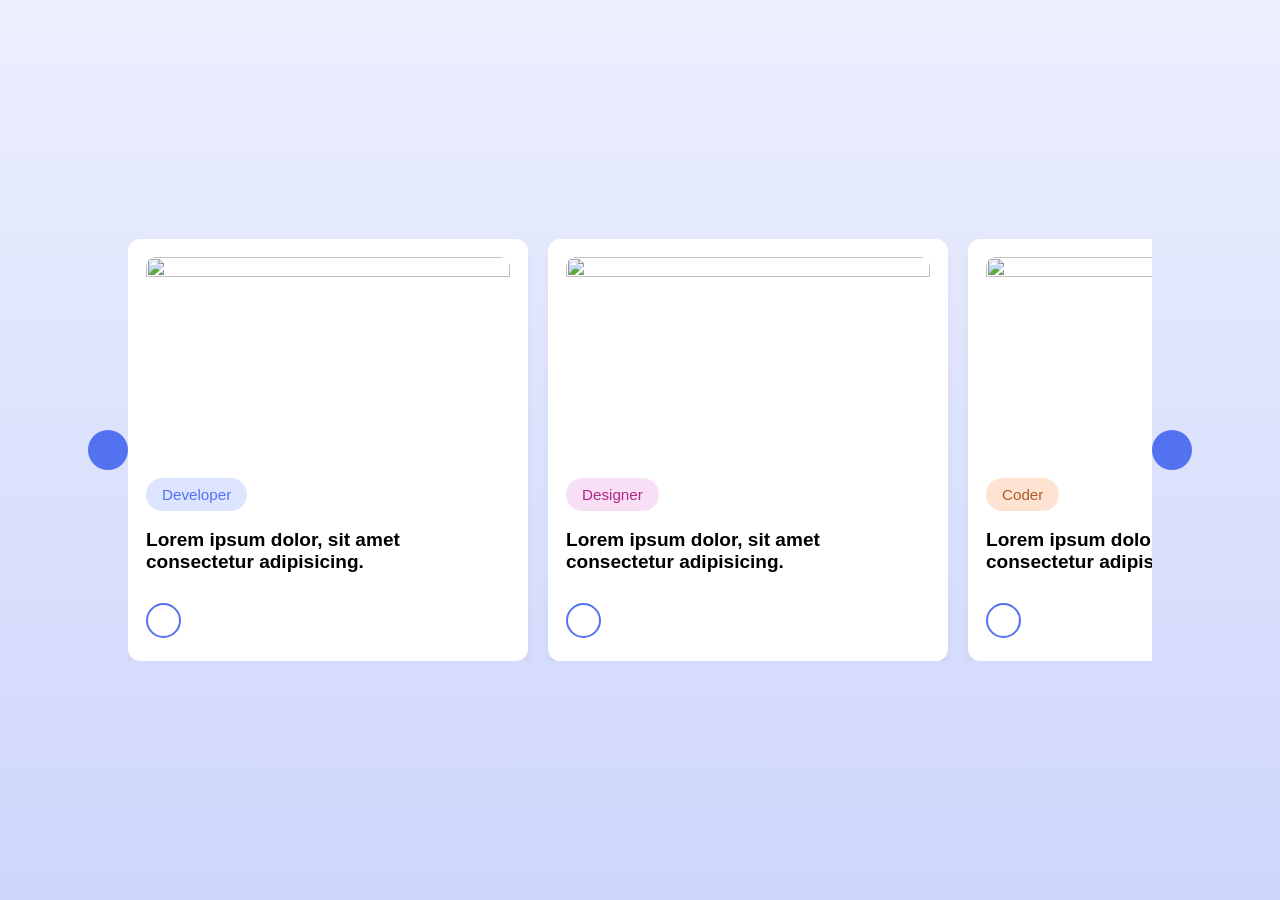
==== index.html @ ff7a57f2 "main" ====
<!DOCTYPE html>
<html lang="en">
  <head>
    <meta charset="UTF-8" />
    <meta name="viewport" content="width=device-width, initial-scale=1.0" />
    <link
      rel="stylesheet"
      href="https://cdnjs.cloudflare.com/ajax/libs/font-awesome/7.0.1/css/all.min.css"
      integrity="sha512-2SwdPD6INVrV/lHTZbO2nodKhrnDdJK9/kg2XD1r9uGqPo1cUbujc+IYdlYdEErWNu69gVcYgdxlmVmzTWnetw=="
      crossorigin="anonymous"
      referrerpolicy="no-referrer"
    />
    <title>Image Slider (Next/Prev)</title>
    <link rel="stylesheet" href="style.css" />
  </head>
  <body>
    <div class="container">
      <button id="prev" class="nav-btn">
        <i class="fa-solid fa-chevron-left"></i>
      </button>
      <div class="card-wrapper">
        <ul class="card-list">
          <li class="card-item">
            <a href="#" class="card-link">
              <img src="/rao-code.jpeg" alt="" class="card-image" />
              <p class="badge">Developer</p>
              <h2 class="card-title">
                Lorem ipsum dolor, sit amet consectetur adipisicing.
              </h2>
              <button class="card-button">
                <i class="fa-solid fa-arrow-right"></i>
              </button>
            </a>
          </li>
          <li class="card-item">
            <a href="#" class="card-link">
              <img src="/rao-code.jpeg" alt="" class="card-image" />
              <p class="badge designer">Designer</p>
              <h2 class="card-title">
                Lorem ipsum dolor, sit amet consectetur adipisicing.
              </h2>
              <button class="card-button">
                <i class="fa-solid fa-arrow-right"></i>
              </button>
            </a>
          </li>
          <li class="card-item">
            <a href="#" class="card-link">
              <img src="/rao-code.jpeg" alt="" class="card-image" />
              <p class="badge coder">Coder</p>
              <h2 class="card-title">
                Lorem ipsum dolor, sit amet consectetur adipisicing.
              </h2>
              <button class="card-button">
                <i class="fa-solid fa-arrow-right"></i>
              </button>
            </a>
          </li>
          <li class="card-item">
            <a href="#" class="card-link">
              <img src="/rao-code.jpeg" alt="" class="card-image" />
              <p class="badge viewer">Viewer</p>
              <h2 class="card-title">
                Lorem ipsum dolor, sit amet consectetur adipisicing.
              </h2>
              <button class="card-button">
                <i class="fa-solid fa-arrow-right"></i>
              </button>
            </a>
          </li>
          <li class="card-item">
            <a href="#" class="card-link">
              <img src="/rao-code.jpeg" alt="" class="card-image" />
              <p class="badge prodeucer">Prodeucer</p>
              <h2 class="card-title">
                Lorem ipsum dolor, sit amet consectetur adipisicing.
              </h2>
              <button class="card-button">
                <i class="fa-solid fa-arrow-right"></i>
              </button>
            </a>
          </li>
        </ul>
      </div>
      <button id="next" class="nav-btn">
        <i class="fa-solid fa-chevron-right"></i>
      </button>
    </div>
    <script src="script.js"></script>
  </body>
</html>
---- style.css ----
* {
  margin: 0;
  padding: 0;
  box-sizing: border-box;
  font-family: "Poppins", sans-serif;
}

body {
  min-height: 100vh;
  display: flex;
  align-items: center;
  justify-content: center;
  background: linear-gradient(#eceffe, #ced6fb);
}
.card-list .card-item {
  list-style: none;
}
.card-list .card-item .card-link {
  width: 400px;
  display: block;
  background: #fff;
  padding: 18px;

  border-radius: 12px;
  text-decoration: none;
  box-shadow: 0 10px 10px rgba(0, 0, 0, 0.05);
  transition: 0.2s ease;
}
.card-list .card-item .card-link:hover {
  border: 2px solid #5372f0;
}
.card-list .card-link .card-image {
  width: 100%;
  aspect-ratio: 16/9;
  object-fit: cover;
  border-radius: 10px;
}
.card-list .card-link .badge.designer {
  color: #b22485;
  background: #f7dff5;
}
.card-list .card-link .badge.coder {
  color: #b25a28;
  background: #ffe3d2;
}
.card-list .card-link .badge.viewer {
  color: #205c20;
  background: #d6f8d6;
}
.card-list .card-link .badge.prodeucer {
  color: #856404;
  background: #fff3cd;
}
.card-list .card-link .badge {
  color: #5372f0;
  background: #dde4ff;
  margin: 16px 0 18px;
  font-size: 0.95rem;
  font-weight: 500;
  width: fit-content;
  border-radius: 50px;
  padding: 8px 16px;
}
.card-list .card-link .card-title {
  color: #000;
  font-size: 1.19rem;
  font-weight: 600;
}

.card-list .card-link .card-button {
  height: 35px;
  width: 35px;
  border-radius: 50%;
  margin: 30px 0 5px;
  border: 2px solid #5372f0;
  background: none;
  cursor: pointer;
  transform: rotate(-45deg);
}
.card-list .card-link:hover .card-button {
  color: #fff;
  background: #5372f0;
}

.container {
  position: relative;
  width: 100%;
  max-width: 1550px;
  display: flex;
  align-items: center;
  justify-content: center;
}

.card-wrapper {
  overflow: hidden;
  width: 80%;
}

.card-list {
  display: flex;
  gap: 20px;
  transition: transform 0.3s ease-in-out;
}

.card-item {
  flex: 0 0 auto;
}

.nav-btn {
  background: #5372f0;
  color: #fff;
  border: none;
  width: 40px;
  height: 40px;
  border-radius: 50%;
  cursor: pointer;
  display: flex;
  align-items: center;
  justify-content: center;
}

.nav-btn:hover {
  background: #3451c9;
}
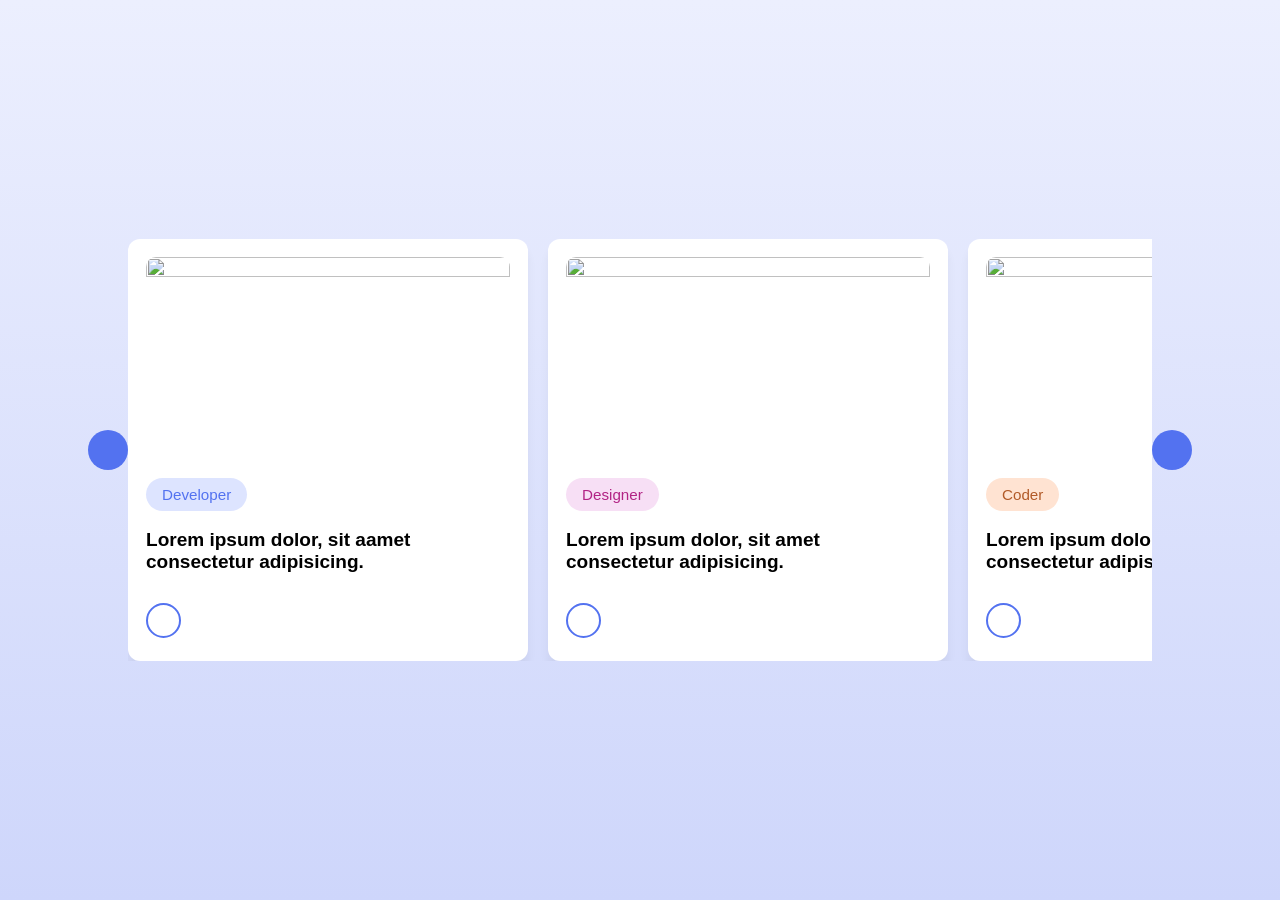
==== commit fcc99065: "main" ====
--- a/index.html
+++ b/index.html
@@ -18,14 +18,14 @@
       <button id="prev" class="nav-btn">
         <i class="fa-solid fa-chevron-left"></i>
       </button>
-      <div class="card-wrapper">
+      <div class="card-wrapper"> 
         <ul class="card-list">
           <li class="card-item">
             <a href="#" class="card-link">
-              <img src="/rao-code.jpeg" alt="" class="card-image" />
+              <img src="https://www.sciencebuddies.org/7zLYmn_ONTUkBcZrOUKRf7u7RMc=/640x480/-/https/careerdiscovery.sciencebuddies.org/cdn/Files/19713/5/web-developer-designer-main.jpg" alt="" class="card-image" />
               <p class="badge">Developer</p>
               <h2 class="card-title">
-                Lorem ipsum dolor, sit amet consectetur adipisicing.
+                Lorem ipsum dolor, sit aamet consectetur adipisicing.
               </h2>
               <button class="card-button">
                 <i class="fa-solid fa-arrow-right"></i>
@@ -34,7 +34,7 @@
           </li>
           <li class="card-item">
             <a href="#" class="card-link">
-              <img src="/rao-code.jpeg" alt="" class="card-image" />
+              <img src="https://www.onlinedegree.com/wp-content/uploads/2017/02/logo_designer.jpg" alt="" class="card-image" />
               <p class="badge designer">Designer</p>
               <h2 class="card-title">
                 Lorem ipsum dolor, sit amet consectetur adipisicing.
@@ -46,7 +46,7 @@
           </li>
           <li class="card-item">
             <a href="#" class="card-link">
-              <img src="/rao-code.jpeg" alt="" class="card-image" />
+              <img src="https://pg-p.ctme.caltech.edu/wp-content/uploads/sites/4/2023/03/full_stack_web_developer_salary-1.jpg" alt="" class="card-image" />
               <p class="badge coder">Coder</p>
               <h2 class="card-title">
                 Lorem ipsum dolor, sit amet consectetur adipisicing.
@@ -58,7 +58,7 @@
           </li>
           <li class="card-item">
             <a href="#" class="card-link">
-              <img src="/rao-code.jpeg" alt="" class="card-image" />
+              <img src="https://www.todayifoundout.com/wp-content/uploads/2014/11/crowd.jpg" alt="" class="card-image" />
               <p class="badge viewer">Viewer</p>
               <h2 class="card-title">
                 Lorem ipsum dolor, sit amet consectetur adipisicing.
@@ -70,7 +70,7 @@
           </li>
           <li class="card-item">
             <a href="#" class="card-link">
-              <img src="/rao-code.jpeg" alt="" class="card-image" />
+              <img src="https://bigcreative.education/wp-content/uploads/2023/06/theater-director-multicultural-actors-and-actress-2023-01-24-08-41-24-utc-1024x684.jpg" alt="" class="card-image" />
               <p class="badge prodeucer">Prodeucer</p>
               <h2 class="card-title">
                 Lorem ipsum dolor, sit amet consectetur adipisicing.
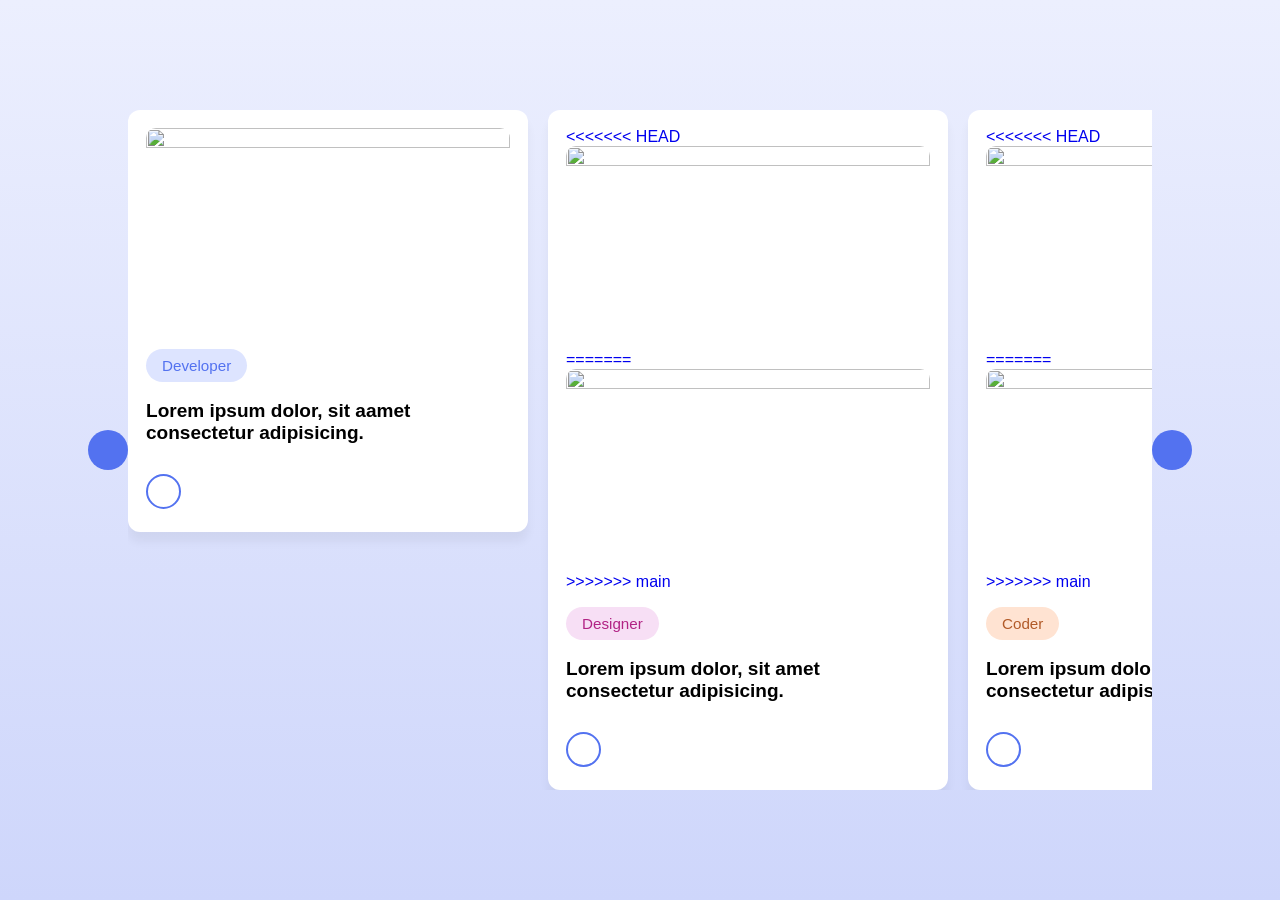
==== commit 1d14a8ec: "Merge branch 'main'" ====
--- a/index.html
+++ b/index.html
@@ -34,7 +34,11 @@
           </li>
           <li class="card-item">
             <a href="#" class="card-link">
+<<<<<<< HEAD
+              <img src="https://cdn.thewirecutter.com/wp-content/media/2024/11/cheapgaminglaptops-2048px-7981.jpg" alt="" class="card-image" />
+=======
               <img src="https://www.onlinedegree.com/wp-content/uploads/2017/02/logo_designer.jpg" alt="" class="card-image" />
+>>>>>>> main
               <p class="badge designer">Designer</p>
               <h2 class="card-title">
                 Lorem ipsum dolor, sit amet consectetur adipisicing.
@@ -46,7 +50,11 @@
           </li>
           <li class="card-item">
             <a href="#" class="card-link">
+<<<<<<< HEAD
+              <img src="https://cdn.thewirecutter.com/wp-content/media/2024/11/cheapgaminglaptops-2048px-7981.jpg" alt="" class="card-image" />
+=======
               <img src="https://pg-p.ctme.caltech.edu/wp-content/uploads/sites/4/2023/03/full_stack_web_developer_salary-1.jpg" alt="" class="card-image" />
+>>>>>>> main
               <p class="badge coder">Coder</p>
               <h2 class="card-title">
                 Lorem ipsum dolor, sit amet consectetur adipisicing.
@@ -58,7 +66,11 @@
           </li>
           <li class="card-item">
             <a href="#" class="card-link">
+<<<<<<< HEAD
+              <img src="https://cdn.thewirecutter.com/wp-content/media/2024/11/cheapgaminglaptops-2048px-7981.jpg" alt="" class="card-image" />
+=======
               <img src="https://www.todayifoundout.com/wp-content/uploads/2014/11/crowd.jpg" alt="" class="card-image" />
+>>>>>>> main
               <p class="badge viewer">Viewer</p>
               <h2 class="card-title">
                 Lorem ipsum dolor, sit amet consectetur adipisicing.
@@ -70,7 +82,11 @@
           </li>
           <li class="card-item">
             <a href="#" class="card-link">
+<<<<<<< HEAD
+              <img src="https://cdn.thewirecutter.com/wp-content/media/2024/11/cheapgaminglaptops-2048px-7981.jpg" alt="" class="card-image" />
+=======
               <img src="https://bigcreative.education/wp-content/uploads/2023/06/theater-director-multicultural-actors-and-actress-2023-01-24-08-41-24-utc-1024x684.jpg" alt="" class="card-image" />
+>>>>>>> main
               <p class="badge prodeucer">Prodeucer</p>
               <h2 class="card-title">
                 Lorem ipsum dolor, sit amet consectetur adipisicing.
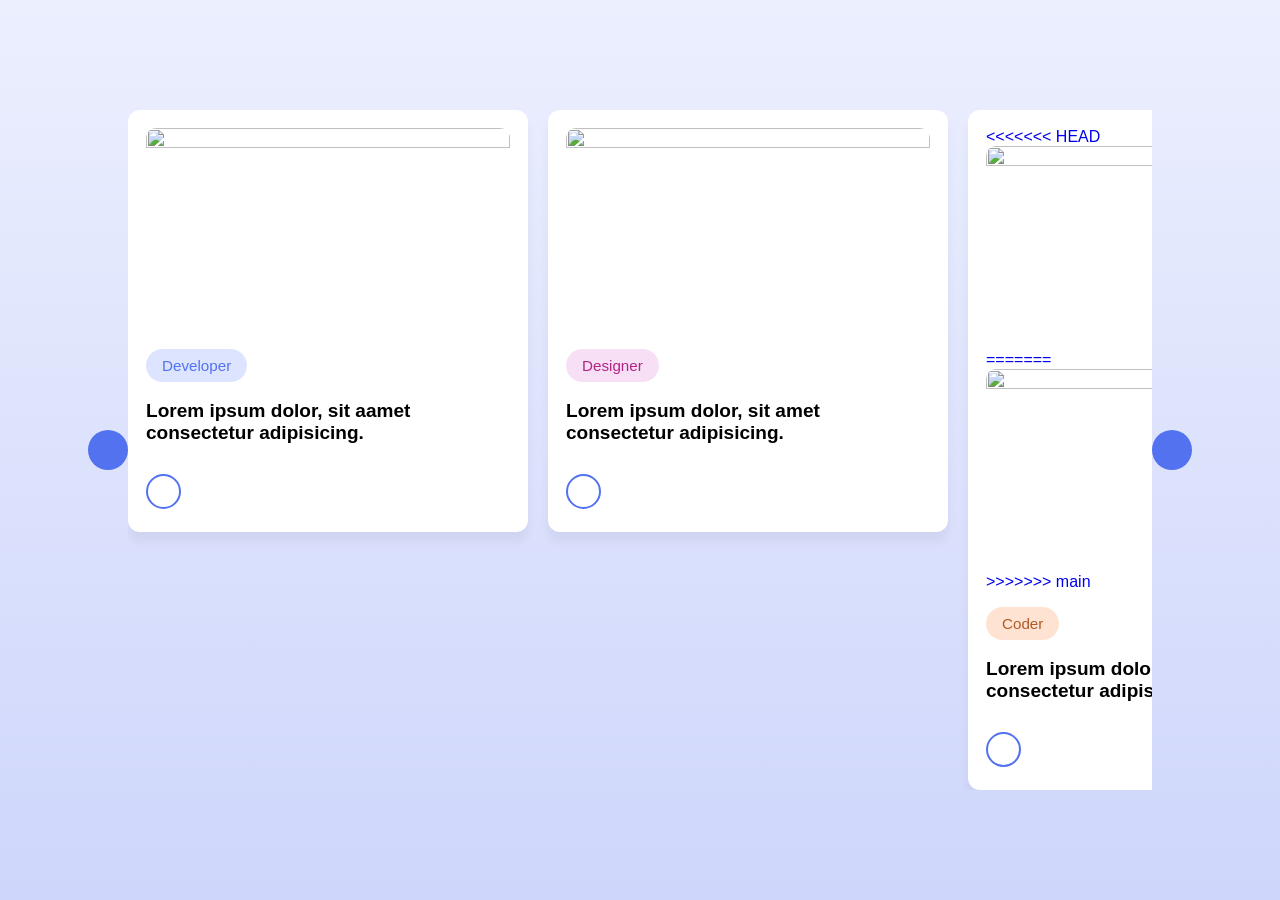
==== commit 4b23fa0f: "merage" ====
--- a/index.html
+++ b/index.html
@@ -34,11 +34,7 @@
           </li>
           <li class="card-item">
             <a href="#" class="card-link">
-<<<<<<< HEAD
-              <img src="https://cdn.thewirecutter.com/wp-content/media/2024/11/cheapgaminglaptops-2048px-7981.jpg" alt="" class="card-image" />
-=======
               <img src="https://www.onlinedegree.com/wp-content/uploads/2017/02/logo_designer.jpg" alt="" class="card-image" />
->>>>>>> main
               <p class="badge designer">Designer</p>
               <h2 class="card-title">
                 Lorem ipsum dolor, sit amet consectetur adipisicing.
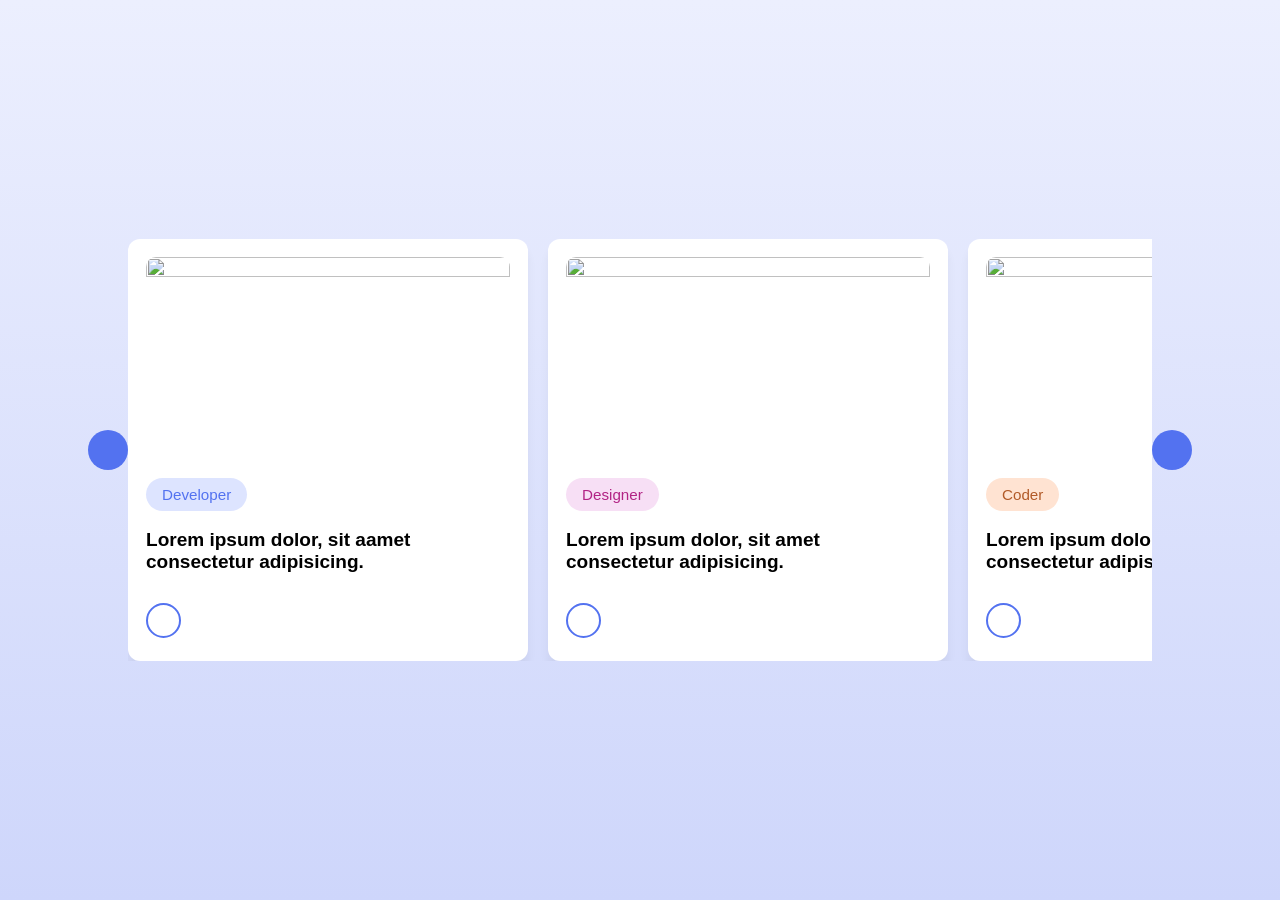
==== commit f30e214b: "more merge" ====
--- a/index.html
+++ b/index.html
@@ -46,11 +46,7 @@
           </li>
           <li class="card-item">
             <a href="#" class="card-link">
-<<<<<<< HEAD
-              <img src="https://cdn.thewirecutter.com/wp-content/media/2024/11/cheapgaminglaptops-2048px-7981.jpg" alt="" class="card-image" />
-=======
               <img src="https://pg-p.ctme.caltech.edu/wp-content/uploads/sites/4/2023/03/full_stack_web_developer_salary-1.jpg" alt="" class="card-image" />
->>>>>>> main
               <p class="badge coder">Coder</p>
               <h2 class="card-title">
                 Lorem ipsum dolor, sit amet consectetur adipisicing.
@@ -62,11 +58,7 @@
           </li>
           <li class="card-item">
             <a href="#" class="card-link">
-<<<<<<< HEAD
-              <img src="https://cdn.thewirecutter.com/wp-content/media/2024/11/cheapgaminglaptops-2048px-7981.jpg" alt="" class="card-image" />
-=======
               <img src="https://www.todayifoundout.com/wp-content/uploads/2014/11/crowd.jpg" alt="" class="card-image" />
->>>>>>> main
               <p class="badge viewer">Viewer</p>
               <h2 class="card-title">
                 Lorem ipsum dolor, sit amet consectetur adipisicing.
@@ -78,11 +70,7 @@
           </li>
           <li class="card-item">
             <a href="#" class="card-link">
-<<<<<<< HEAD
-              <img src="https://cdn.thewirecutter.com/wp-content/media/2024/11/cheapgaminglaptops-2048px-7981.jpg" alt="" class="card-image" />
-=======
               <img src="https://bigcreative.education/wp-content/uploads/2023/06/theater-director-multicultural-actors-and-actress-2023-01-24-08-41-24-utc-1024x684.jpg" alt="" class="card-image" />
->>>>>>> main
               <p class="badge prodeucer">Prodeucer</p>
               <h2 class="card-title">
                 Lorem ipsum dolor, sit amet consectetur adipisicing.
